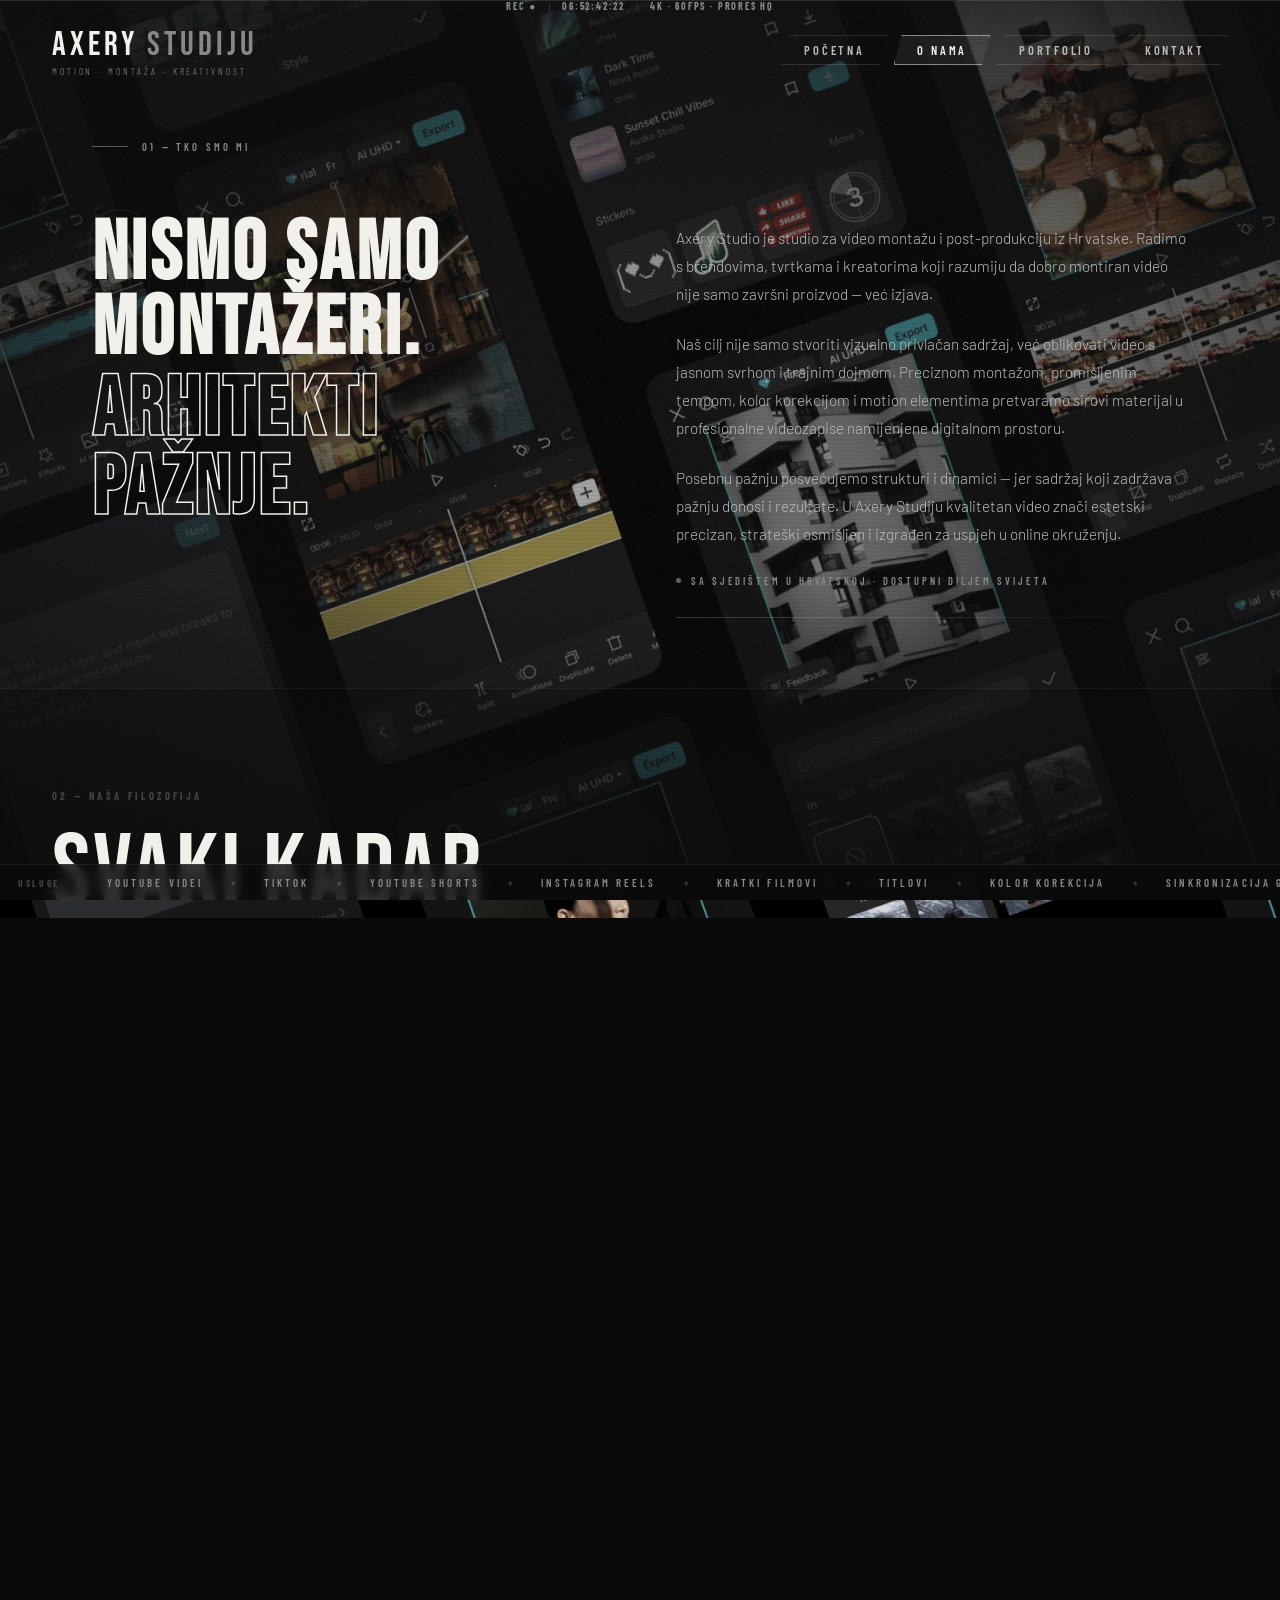
==== userDashboard/cr/about.html @ 196df5c5 "Initial commit without videos" ====
<!DOCTYPE html>
<html lang="hr">
<head>
    <meta charset="UTF-8"/>
    <meta name="viewport" content="width=device-width, initial-scale=1.0"/>
    <title>AXERY STUDIJU — O nama</title>
    <link rel="stylesheet" href="../../assets/css/about_style.css"/>
    <link rel="preconnect" href="https://fonts.googleapis.com">
    <link rel="preconnect" href="https://fonts.gstatic.com" crossorigin>
    <link href="https://fonts.googleapis.com/css2?family=Bebas+Neue&family=Barlow+Condensed:wght@300;400;600;700&family=Barlow:wght@300;400&display=swap"
          rel="stylesheet">
</head>
<body class="page-about">

<!-- BACKGROUND -->
<div class="bg-layer"></div>
<div class="bg-overlay"></div>
<div class="grain-overlay"></div>
<div class="scanlines"></div>

<!-- TIMECODE BAR -->
<div class="timecode-bar">
    <span class="timecode-text">REC ●</span>
    <span class="timecode-divider">|</span>
    <span class="timecode-text" id="timecode">00:00:00:00</span>
    <span class="timecode-divider">|</span>
    <span class="timecode-text">4K · 60FPS · PRORES HQ</span>
</div>

<!-- NAV -->
<nav class="navbar">
    <div class="nav-logo">
        <div class="logo-line">
            <span class="logo-apex">AXERY</span><span class="logo-frame">&nbsp;STUDIJU</span>
        </div>
        <span class="logo-tagline">Motion · Montaža · Kreativnost</span>
    </div>
    <div class="nav-links">
        <a href="home.html" class="nav-btn"><span>Početna</span></a>
        <span class="nav-btn nav-btn--active">O nama</span>
        <a href="portfolio.html" class="nav-btn"><span>Portfolio</span></a>
        <a href="contact.html" class="nav-btn"><span>Kontakt</span></a>
    </div>
</nav>

<!-- PAGE CONTENT -->
<div class="about-wrap">

    <!-- ── INTRO SECTION ── -->
    <section class="about-intro">
        <div class="about-intro__label">
            <span class="section-bar"></span>
            <span class="section-label-text">01 — Tko smo mi</span>
        </div>

        <div class="about-intro__body">
            <div class="about-intro__left">
                <span class="about-intro__num" aria-hidden="true">01</span>
                <h1 class="about-heading">
                    <span class="about-heading__line">NISMO SAMO</span>
                    <span class="about-heading__line">MONTAŽERI.</span>
                    <span class="about-heading__line about-heading__line--accent">ARHITEKTI<br>PAŽNJE.</span>
                </h1>
            </div>

            <div class="about-intro__right">
                <p class="about-para">
                    Axery Studio je studio za video montažu i post-produkciju iz Hrvatske. Radimo s brendovima, tvrtkama
                    i kreatorima koji razumiju da dobro montiran video nije samo završni proizvod — već izjava.
                </p>
                <p class="about-para">
                    Naš cilj nije samo stvoriti vizualno privlačan sadržaj, već oblikovati video s jasnom svrhom i
                    trajnim dojmom. Preciznom montažom, promišljenim tempom, kolor korekcijom i motion elementima
                    pretvaramo sirovi materijal u profesionalne videozapise namijenjene digitalnom prostoru.
                </p>
                <p class="about-para">
                    Posebnu pažnju posvećujemo strukturi i dinamici — jer sadržaj koji zadržava pažnju donosi i
                    rezultate. U Axery Studiju kvalitetan video znači estetski precizan, strateški osmišljen i izgrađen
                    za uspjeh u online okruženju.
                </p>
                <div class="about-origin">
                    <span class="origin-dot"></span>
                    <span class="origin-text">Sa sjedištem u Hrvatskoj · Dostupni diljem svijeta</span>
                </div>
                <div class="about-intro__rule"></div>
            </div>
        </div>
    </section>

    <!-- ── MANIFESTO ── -->
    <section class="manifesto" data-watermark="FRAME">
        <div class="manifesto__inner">
            <div class="manifesto__number">02 — Naša filozofija</div>
            <blockquote class="manifesto__quote">
                <span class="manifesto__line">Svaki kadar</span>
                <span class="manifesto__line manifesto__line--offset">je odluka.</span>
                <span class="manifesto__line manifesto__line--accent">Mi biramo da vrijedi.</span>
            </blockquote>
            <div class="manifesto__sub">
                <span class="section-bar section-bar--small"></span>
                <span class="manifesto__sub-text">Preciznost ispred količine. Namjera ispred buke.</span>
            </div>
        </div>
    </section>

    <!-- ── WHAT WE DO ── -->
    <section class="services">
        <div class="services__header">
            <span class="section-bar"></span>
            <span class="section-label-text">03 — Što radimo</span>
        </div>

        <div class="services__grid">

            <div class="service-card">
                <div class="service-card__num">01</div>
                <h3 class="service-card__title">Montaža dugog formata</h3>
                <p class="service-card__desc">YouTube videi strukturirani tako da zadrže pažnju od prvog hooka do
                    posljednjeg kadra. Tempo, glazba, titlovi — svaki sloj je pažljivo promišljen.</p>
                <div class="service-card__tag">YouTube · Dokumentarni · Vlog</div>
            </div>

            <div class="service-card">
                <div class="service-card__num">02</div>
                <h3 class="service-card__title">Sadržaj kratkog formata</h3>
                <p class="service-card__desc">Reels, Shorts i TikTok videi kreirani za scroll. Razumijemo obrasce koji
                    zaustavljaju palčeve i gradimo svaki klip oko njih.</p>
                <div class="service-card__tag">TikTok · Reels · Shorts</div>
            </div>

            <div class="service-card">
                <div class="service-card__num">03</div>
                <h3 class="service-card__title">Boja i zvuk</h3>
                <p class="service-card__desc">Kolor korekcija, sinkronizacija, atmosfera i glazba — sve odabrano da
                    pojača emociju, a ne samo ispuni tišinu. Boja i zvuk su pola montaže.</p>
                <div class="service-card__tag">Kolor korekcija · Glazba · SFX</div>
            </div>

            <div class="service-card">
                <div class="service-card__num">04</div>
                <h3 class="service-card__title">Titlovi i motion</h3>
                <p class="service-card__desc">Animirani titlovi, lower-thirds i motion elementi koji prirodno odgovaraju
                    vašem sadržaju — nikada samo dodani. Precizno usklađeni s vašim brendom.</p>
                <div class="service-card__tag">Titlovi · Motion grafika · Naslovi</div>
            </div>

        </div>
    </section>
</div>

<!-- TICKER -->
<div class="ticker-wrap">
    <span class="ticker-label">Usluge</span>
    <div class="ticker-track">
        <span class="ticker-item">YOUTUBE VIDEI</span>
        <span class="ticker-dot">◆</span>
        <span class="ticker-item">TIKTOK</span>
        <span class="ticker-dot">◆</span>
        <span class="ticker-item">YOUTUBE SHORTS</span>
        <span class="ticker-dot">◆</span>
        <span class="ticker-item">INSTAGRAM REELS</span>
        <span class="ticker-dot">◆</span>
        <span class="ticker-item">KRATKI FILMOVI</span>
        <span class="ticker-dot">◆</span>
        <span class="ticker-item">TITLOVI</span>
        <span class="ticker-dot">◆</span>
        <span class="ticker-item">KOLOR KOREKCIJA</span>
        <span class="ticker-dot">◆</span>
        <span class="ticker-item">SINKRONIZACIJA GLAZBE</span>
        <span class="ticker-dot">◆</span>
        <span class="ticker-item">YOUTUBE VIDEI</span>
        <span class="ticker-dot">◆</span>
        <span class="ticker-item">TIKTOK</span>
        <span class="ticker-dot">◆</span>
        <span class="ticker-item">YOUTUBE SHORTS</span>
        <span class="ticker-dot">◆</span>
        <span class="ticker-item">INSTAGRAM REELS</span>
        <span class="ticker-dot">◆</span>
        <span class="ticker-item">KRATKI FILMOVI</span>
        <span class="ticker-dot">◆</span>
        <span class="ticker-item">TITLOVI</span>
        <span class="ticker-dot">◆</span>
        <span class="ticker-item">KOLOR KOREKCIJA</span>
        <span class="ticker-dot">◆</span>
        <span class="ticker-item">SINKRONIZACIJA GLAZBE</span>
        <span class="ticker-dot">◆</span>
    </div>
</div>

<script>
    function updateTimecode() {
        const now = new Date();
        const h = String(now.getHours()).padStart(2, '0');
        const m = String(now.getMinutes()).padStart(2, '0');
        const s = String(now.getSeconds()).padStart(2, '0');
        const f = String(Math.floor(now.getMilliseconds() / 1000 * 60)).padStart(2, '0');
        document.getElementById('timecode').textContent = `${h}:${m}:${s}:${f}`;
    }

    setInterval(updateTimecode, 1000 / 60);
    updateTimecode();

    const observer = new IntersectionObserver((entries) => {
        entries.forEach(entry => {
            if (entry.isIntersecting) {
                entry.target.classList.add('is-visible');
                observer.unobserve(entry.target);
            }
        });
    }, {threshold: 0.1});

    document.querySelectorAll('.about-intro, .manifesto, .services, .about-cta').forEach(el => {
        observer.observe(el);
    });
</script>

</body>
</html>
---- assets/css/about_style.css ----
/* ============================================================
   AXERY STUDIO — About Page Styles
   Palette: Near-black · Near-white · Mid-grays
   Matches: home_style.css design system
============================================================ */

:root {
    --ink:        #0A0A0A;
    --ink-mid:    #141414;
    --ink-soft:   #1E1E1E;
    --ash:        #888888;
    --ash-dim:    #444444;
    --ash-bright: #BBBBBB;
    --paper:      #F2F0EA;
    --paper-dim:  #C8C5BE;

    --font-display:   'Bebas Neue', sans-serif;
    --font-condensed: 'Barlow Condensed', sans-serif;
    --font-body:      'Barlow', sans-serif;
}

*, *::before, *::after { margin: 0; padding: 0; box-sizing: border-box; }
html, body { width: 100%; height: 100%; overflow-x: hidden; }
a { text-decoration: none; }

body {
    background-color: var(--ink);
    font-family: var(--font-body), sans-serif;
    color: var(--paper);
    cursor: crosshair;
}

/* ============================================================
   BACKGROUND
============================================================ */

.bg-layer {
    position: fixed; inset: 0;
    background-image: url('../images/bckg.png');
    background-size: cover;
    background-position: center;
    background-repeat: no-repeat;
    z-index: 0;
    transform: scale(1.04);
    filter: grayscale(0.5);
    animation: bgBreath 18s ease-in-out infinite alternate;
}
@keyframes bgBreath {
    from { transform: scale(1.04); }
    to   { transform: scale(1.08); }
}

.bg-overlay {
    position: fixed; inset: 0; z-index: 1;
    background:
            linear-gradient(to bottom,
            rgba(10,10,10,0.82) 0%,
            rgba(10,10,10,0.38) 35%,
            rgba(10,10,10,0.38) 65%,
            rgba(10,10,10,0.92) 100%),
            linear-gradient(to right,
            rgba(10,10,10,0.62) 0%,
            rgba(10,10,10,0.00) 40%,
            rgba(10,10,10,0.00) 60%,
            rgba(10,10,10,0.50) 100%);
}

.grain-overlay {
    position: fixed; inset: 0; z-index: 2;
    pointer-events: none;
    opacity: 0.055;
    background-image: url("data:image/svg+xml,%3Csvg viewBox='0 0 256 256' xmlns='http://www.w3.org/2000/svg'%3E%3Cfilter id='noise'%3E%3CfeTurbulence type='fractalNoise' baseFrequency='0.9' numOctaves='4' stitchTiles='stitch'/%3E%3C/filter%3E%3Crect width='100%25' height='100%25' filter='url(%23noise)'/%3E%3C/svg%3E");
    background-repeat: repeat;
    background-size: 180px;
    animation: grainShift 0.35s steps(1) infinite;
}
@keyframes grainShift {
    0%   { background-position: 0 0; }
    20%  { background-position: -42px 17px; }
    40%  { background-position: 30px -25px; }
    60%  { background-position: -18px 40px; }
    80%  { background-position: 55px -10px; }
    100% { background-position: 0 0; }
}

.scanlines {
    position: fixed; inset: 0; z-index: 3;
    pointer-events: none;
    background: repeating-linear-gradient(
            to bottom,
            transparent, transparent 3px,
            rgba(0,0,0,0.055) 3px, rgba(0,0,0,0.055) 4px
    );
}

/* ============================================================
   TIMECODE BAR
============================================================ */

.timecode-bar {
    position: fixed;
    top: 0; left: 0; right: 0;
    height: 2px;
    z-index: 99;
    display: flex;
    align-items: center;
    justify-content: center;
    gap: 12px;
    padding-top: 6px;
    pointer-events: none;
}
.timecode-text {
    font-family: var(--font-condensed), sans-serif;
    font-size: 0.63rem;
    font-weight: 700;
    letter-spacing: 0.18em;
    color: var(--ash);
    text-transform: uppercase;
}
.timecode-divider {
    color: var(--ash-dim);
    font-size: 0.55rem;
}

/* ============================================================
   NAVBAR
============================================================ */

.navbar {
    position: fixed;
    top: 0; left: 0; right: 0;
    z-index: 100;
    display: flex;
    align-items: flex-start;
    justify-content: space-between;
    padding: 28px 52px 0;
    border-top: 1px solid rgba(242,240,234,0.12);
}
.nav-logo {
    display: flex;
    flex-direction: column;
    line-height: 1;
}
.logo-line {
    display: flex;
    align-items: baseline;
}
.logo-apex {
    font-family: var(--font-display), sans-serif;
    font-size: 2.1rem;
    letter-spacing: 0.12em;
    color: var(--paper);
}
.logo-frame {
    font-family: var(--font-display), sans-serif;
    font-size: 2.1rem;
    letter-spacing: 0.12em;
    color: var(--ash);
}
.logo-tagline {
    font-family: var(--font-condensed), sans-serif;
    font-size: 0.6rem;
    font-weight: 300;
    letter-spacing: 0.3em;
    color: var(--ash);
    margin-top: 4px;
    text-transform: uppercase;
}
.nav-links {
    display: flex;
    align-items: center;
    gap: 6px;
    margin-top: 6px;
    flex-wrap: wrap;
}

/* Shared button base */
.nav-btn {
    font-family: var(--font-condensed), sans-serif;
    font-size: 0.78rem;
    font-weight: 600;
    letter-spacing: 0.22em;
    text-transform: uppercase;
    color: var(--ash-bright);
    padding: 7px 22px;
    border: 1px solid rgba(242,240,234,0.14);
    position: relative;
    overflow: hidden;
    transition: color 0.2s, border-color 0.2s;
    clip-path: polygon(8px 0%, 100% 0%, calc(100% - 8px) 100%, 0% 100%);
    display: inline-block;
}

/* Slide-fill only on clickable <a> buttons */
a.nav-btn::before {
    content: '';
    position: absolute; inset: 0;
    background: var(--paper);
    transform: translateX(-105%);
    transition: transform 0.26s cubic-bezier(0.22,1,0.36,1);
    clip-path: inherit;
    z-index: 0;
}
a.nav-btn span { position: relative; z-index: 1; }
a.nav-btn:hover { color: var(--ink); border-color: var(--paper); }
a.nav-btn:hover::before { transform: translateX(0); }

/* Active / current page — <span>, non-interactive */
.nav-btn--active {
    color: var(--paper);
    border-color: rgba(242,240,234,0.5);
    background: rgba(242,240,234,0.07);
    cursor: default;
    pointer-events: none;
}

/* ============================================================
   SHARED UTILITIES
============================================================ */

.section-bar {
    display: inline-block;
    width: 36px; height: 1px;
    background: var(--paper);
    opacity: 0.35;
    flex-shrink: 0;
    vertical-align: middle;
}
.section-bar--small { width: 22px; }

.section-label-text {
    font-family: var(--font-condensed), sans-serif;
    font-size: 0.66rem;
    font-weight: 600;
    letter-spacing: 0.3em;
    text-transform: uppercase;
    color: var(--ash);
}

/* ============================================================
   PAGE WRAPPER & SCROLL REVEAL
============================================================ */

.about-wrap {
    position: relative;
    z-index: 10;
    padding-top: 50px;
    padding-bottom: 60px;
}

.about-intro,
.manifesto,
.services,
.about-cta {
    opacity: 0;
    transform: translateY(32px);
    transition:
            opacity 0.9s cubic-bezier(0.22,1,0.36,1),
            transform 0.9s cubic-bezier(0.22,1,0.36,1);
}
.about-intro.is-visible,
.manifesto.is-visible,
.services.is-visible,
.about-cta.is-visible {
    opacity: 1;
    transform: translateY(0);
}

/* ============================================================
   INTRO SECTION
============================================================ */

.about-intro {
    padding: 90px 52px 70px;
    max-width: 1200px;
    margin: 0 auto;
}

.about-intro__label {
    display: flex;
    align-items: center;
    gap: 14px;
    margin-bottom: 64px;
}

/* Two-column layout: heading left, text right */
.about-intro__body {
    display: grid;
    grid-template-columns: 1fr 1fr;
    gap: 72px;
    align-items: start;
}

/* Large outlined section number — decorative */
.about-intro__left {
    position: relative;
}
.about-intro__num {
    font-family: var(--font-display), sans-serif;
    font-size: clamp(6rem, 14vw, 14rem);
    letter-spacing: -0.02em;
    line-height: 1;
    color: transparent;
    -webkit-text-stroke: 1px rgba(242,240,234,0.07);
    position: absolute;
    top: -24px; left: -8px;
    pointer-events: none;
    user-select: none;
}

.about-heading {
    display: flex;
    flex-direction: column;
    line-height: 0.9;
    position: relative;
    z-index: 1;
}
.about-heading__line {
    font-family: var(--font-display), sans-serif;
    font-size: clamp(3rem, 6.5vw, 6.5rem);
    letter-spacing: 0.04em;
    color: var(--paper);
    display: block;
}
.about-heading__line--accent {
    color: transparent;
    -webkit-text-stroke: 1.5px var(--paper);
    line-height: 0.95;
    margin-top: 4px;
}

.about-intro__right {
    display: flex;
    flex-direction: column;
    gap: 22px;
    padding-top: 8px;
}
.about-para {
    font-family: var(--font-body), sans-serif;
    font-size: clamp(0.88rem, 1.2vw, 1rem);
    font-weight: 300;
    line-height: 1.82;
    color: var(--ash-bright);
}
.about-intro__rule {
    width: 100%;
    height: 1px;
    background: linear-gradient(to right, rgba(242,240,234,0.2), transparent);
    margin-top: 8px;
}

/* Origin badge */
.about-origin {
    display: flex;
    align-items: center;
    gap: 10px;
    margin-top: 4px;
}
.origin-dot {
    width: 5px; height: 5px;
    border-radius: 50%;
    background: var(--paper);
    opacity: 0.4;
    flex-shrink: 0;
}
.origin-text {
    font-family: var(--font-condensed), sans-serif;
    font-size: 0.65rem;
    font-weight: 600;
    letter-spacing: 0.28em;
    text-transform: uppercase;
    color: var(--ash);
}

/* ============================================================
   MANIFESTO
============================================================ */

.manifesto {
    position: relative;
    padding: 100px 52px;
    border-top: 1px solid rgba(242,240,234,0.06);
    border-bottom: 1px solid rgba(242,240,234,0.06);
    overflow: hidden;
    background: rgba(10,10,10,0.3);
}

/* Ghost large text watermark */
.manifesto::before {
    content: attr(data-watermark);
    position: absolute;
    right: 40px;
    top: 50%;
    transform: translateY(-50%);
    font-family: var(--font-display), sans-serif;
    font-size: clamp(5rem, 16vw, 16rem);
    color: transparent;
    -webkit-text-stroke: 1px rgba(242,240,234,0.04);
    letter-spacing: 0.04em;
    pointer-events: none;
    line-height: 1;
    white-space: nowrap;
}

.manifesto__inner {
    max-width: 1200px;
    margin: 0 auto;
    display: flex;
    flex-direction: column;
    gap: 28px;
}
.manifesto__number {
    font-family: var(--font-condensed), sans-serif;
    font-size: 0.66rem;
    font-weight: 700;
    letter-spacing: 0.32em;
    color: var(--ash-dim);
    text-transform: uppercase;
}
.manifesto__quote {
    display: flex;
    flex-direction: column;
    line-height: 0.88;
    font-style: normal;
    gap: 2px;
}
.manifesto__line {
    font-family: var(--font-display), sans-serif;
    font-size: clamp(3.5rem, 8vw, 8.5rem);
    letter-spacing: 0.03em;
    color: var(--paper);
    display: block;
}
.manifesto__line--offset {
    padding-left: clamp(2rem, 5vw, 6rem);
}
/* Outlined accent line */
.manifesto__line--accent {
    color: transparent;
    -webkit-text-stroke: 1.5px var(--paper);
    padding-left: clamp(4rem, 11vw, 13rem);
    opacity: 0.75;
}
.manifesto__sub {
    display: flex;
    align-items: center;
    gap: 12px;
    margin-top: 8px;
    padding-left: 2px;
}
.manifesto__sub-text {
    font-family: var(--font-condensed), sans-serif;
    font-size: 0.6rem;
    font-weight: 600;
    letter-spacing: 0.3em;
    color: var(--ash-dim);
    text-transform: uppercase;
}

/* ============================================================
   SERVICES
============================================================ */

.services {
    padding: 90px 52px;
    max-width: 1200px;
    margin: 0 auto;
}
.services__header {
    display: flex;
    align-items: center;
    gap: 14px;
    margin-bottom: 56px;
}

/* 2x2 grid with hairline dividers */
.services__grid {
    display: grid;
    grid-template-columns: repeat(2, 1fr);
    gap: 1px;
    background: rgba(242,240,234,0.07); /* gap color via background trick */
    border: 1px solid rgba(242,240,234,0.07);
}
.service-card {
    padding: 40px 36px;
    position: relative;
    display: flex;
    flex-direction: column;
    gap: 14px;
    background: var(--ink);
    transition: background 0.3s;
    overflow: hidden;
}
/* Top hairline accent that grows on hover */
.service-card::after {
    content: '';
    position: absolute;
    top: 0; left: 0; right: 0;
    height: 1px;
    background: var(--paper);
    transform: scaleX(0);
    transform-origin: left;
    transition: transform 0.4s cubic-bezier(0.22,1,0.36,1);
}
.service-card:hover { background: rgba(242,240,234,0.025); }
.service-card:hover::after { transform: scaleX(1); }

.service-card__num {
    font-family: var(--font-display), sans-serif;
    font-size: 0.9rem;
    letter-spacing: 0.12em;
    color: var(--ash-dim);
}
.service-card__title {
    font-family: var(--font-condensed), sans-serif;
    font-size: clamp(1.15rem, 2vw, 1.55rem);
    font-weight: 600;
    letter-spacing: 0.06em;
    text-transform: uppercase;
    color: var(--paper);
    line-height: 1.1;
}
.service-card__desc {
    font-family: var(--font-body), sans-serif;
    font-size: 0.9rem;
    font-weight: 300;
    line-height: 1.74;
    color: var(--ash-bright);
    flex: 1;
}
.service-card__tag {
    font-family: var(--font-condensed), sans-serif;
    font-size: 0.57rem;
    font-weight: 600;
    letter-spacing: 0.26em;
    color: var(--ash-dim);
    text-transform: uppercase;
    margin-top: 4px;
}

/* ============================================================
   CTA SECTION
============================================================ */

.about-cta {
    position: relative;
    padding: 80px 64px;
    border: 1px solid rgba(242,240,234,0.08);
    background: rgba(10,10,10,0.6);
    max-width: 1096px;
    margin: 0 auto 90px;
    overflow: hidden;
}

/* Faint diagonal line — editorial detail */
.about-cta::before {
    content: '';
    position: absolute;
    top: -60px; right: -60px;
    width: 260px; height: 260px;
    border-radius: 50%;
    border: 1px solid rgba(242,240,234,0.04);
    pointer-events: none;
}
.about-cta::after {
    content: '';
    position: absolute;
    top: -20px; right: -20px;
    width: 160px; height: 160px;
    border-radius: 50%;
    border: 1px solid rgba(242,240,234,0.04);
    pointer-events: none;
}

.about-cta__inner {
    position: relative;
    z-index: 1;
    display: flex;
    flex-direction: column;
    gap: 20px;
}
.about-cta__eyebrow {
    font-family: var(--font-condensed), sans-serif;
    font-size: 0.68rem;
    font-weight: 600;
    letter-spacing: 0.3em;
    text-transform: uppercase;
    color: var(--ash);
}
.about-cta__heading {
    font-family: var(--font-display), sans-serif;
    font-size: clamp(3rem, 6vw, 6.5rem);
    letter-spacing: 0.04em;
    color: var(--paper);
    line-height: 0.92;
}
.about-cta__accent {
    color: transparent;
    -webkit-text-stroke: 1.5px var(--paper);
}

/* CTA button — paper fill, slides in */
.about-cta__btn {
    display: inline-flex;
    align-items: center;
    gap: 14px;
    margin-top: 8px;
    font-family: var(--font-condensed), sans-serif;
    font-size: 0.84rem;
    font-weight: 700;
    letter-spacing: 0.24em;
    text-transform: uppercase;
    color: var(--ink);
    background: var(--paper);
    padding: 14px 36px;
    clip-path: polygon(10px 0%, 100% 0%, calc(100% - 10px) 100%, 0% 100%);
    position: relative;
    overflow: hidden;
    transition: color 0.22s;
    width: fit-content;
}
.about-cta__btn::before {
    content: '';
    position: absolute; inset: 0;
    background: var(--ash);
    transform: translateX(-105%);
    transition: transform 0.3s cubic-bezier(0.22,1,0.36,1);
}
.about-cta__btn span { position: relative; z-index: 1; }
.about-cta__btn:hover::before { transform: translateX(0); }

.cta-arrow-line {
    width: 22px; height: 1px;
    background: currentColor;
    position: relative;
    transition: width 0.22s;
}
.cta-arrow-line::after {
    content: '';
    position: absolute;
    right: 0; top: 50%;
    transform: translateY(-50%) rotate(45deg);
    width: 5px; height: 5px;
    border-right: 1px solid currentColor;
    border-top: 1px solid currentColor;
}
.about-cta__btn:hover .cta-arrow-line { width: 32px; }

/* Corner brackets — all white */
.cta-bracket {
    position: absolute;
    width: 26px; height: 26px;
    pointer-events: none;
    opacity: 0.2;
}
.cta-bracket--tl { top: 16px;    left: 16px;  border-top:    1px solid var(--paper); border-left:   1px solid var(--paper); }
.cta-bracket--tr { top: 16px;    right: 16px; border-top:    1px solid var(--paper); border-right:  1px solid var(--paper); }
.cta-bracket--bl { bottom: 16px; left: 16px;  border-bottom: 1px solid var(--paper); border-left:   1px solid var(--paper); }
.cta-bracket--br { bottom: 16px; right: 16px; border-bottom: 1px solid var(--paper); border-right:  1px solid var(--paper); }

/* ============================================================
   TICKER
============================================================ */

.ticker-wrap {
    position: fixed;
    bottom: 0; left: 0; right: 0;
    z-index: 20;
    background: rgba(10,10,10,0.82);
    border-top: 1px solid rgba(242,240,234,0.08);
    overflow: hidden;
    height: 36px;
    display: flex;
    align-items: center;
    backdrop-filter: blur(6px);
}
.ticker-label {
    font-family: var(--font-condensed), sans-serif;
    font-size: 0.6rem;
    font-weight: 700;
    letter-spacing: 0.28em;
    color: var(--ash-dim);
    text-transform: uppercase;
    padding: 0 18px;
    white-space: nowrap;
    border-right: 1px solid rgba(242,240,234,0.08);
    flex-shrink: 0;
}
.ticker-track {
    display: flex;
    align-items: center;
    gap: 28px;
    white-space: nowrap;
    animation: tickerScroll 30s linear infinite;
    padding-left: 28px;
}
@keyframes tickerScroll {
    from { transform: translateX(0); }
    to   { transform: translateX(-50%); }
}
.ticker-item {
    font-family: var(--font-condensed), sans-serif;
    font-size: 0.68rem;
    font-weight: 600;
    letter-spacing: 0.28em;
    color: var(--ash);
    text-transform: uppercase;
}
.ticker-dot {
    color: rgba(242,240,234,0.18);
    font-size: 0.38rem;
}

/* ============================================================
   RESPONSIVE
============================================================ */

/* ── Small laptops ── */
@media (max-width: 1024px) {
    .navbar { padding: 24px 36px 0; }
    .logo-apex, .logo-frame { font-size: 1.85rem; }
    .about-intro  { padding: 70px 36px 56px; }
    .about-intro__body { gap: 48px; }
    .manifesto    { padding: 80px 36px; }
    .services     { padding: 70px 36px; }
    .about-cta    { padding: 64px 48px; margin: 0 0 70px; }
}

/* ── Tablets ── */
@media (max-width: 900px) {
    .navbar { padding: 20px 28px 0; }
    .logo-apex, .logo-frame { font-size: 1.65rem; }
    .logo-tagline { font-size: 0.54rem; }
    .nav-btn { padding: 7px 14px; font-size: 0.74rem; letter-spacing: 0.16em; }
    .about-wrap { padding-top: 100px; }
    .about-intro { padding: 56px 28px 48px; }
    .about-intro__body { grid-template-columns: 1fr; gap: 40px; }
    .about-intro__num { font-size: 8rem; }
    .manifesto { padding: 68px 28px; }
    .manifesto__line--offset { padding-left: clamp(1.5rem, 4vw, 4rem); }
    .manifesto__line--accent  { padding-left: clamp(3rem, 8vw, 8rem); }
    .services  { padding: 56px 28px; }
    .about-cta { margin: 0 28px 60px; padding: 52px 40px; }
    .ticker-wrap { height: 34px; }
    .ticker-item { font-size: 0.64rem; }
}

/* ── Small tablets / landscape phones ── */
@media (max-width: 700px) {
    .navbar { flex-direction: column; align-items: flex-start; gap: 10px; padding: 14px 20px 0; }
    .nav-links { gap: 5px; }
    .nav-btn { padding: 6px 12px; font-size: 0.68rem; letter-spacing: 0.13em; }
    .about-wrap { padding-top: 132px; }
    .about-intro { padding: 44px 20px 38px; }
    .about-intro__label { margin-bottom: 36px; }
    .about-intro__num { display: none; }
    .manifesto { padding: 56px 20px; }
    .manifesto::before { display: none; }
    .services { padding: 44px 20px; }
    .services__grid { grid-template-columns: 1fr; }
    .service-card { padding: 30px 24px; }
    .about-cta { margin: 0 20px 50px; padding: 44px 28px; }
    .ticker-wrap { height: 32px; }
    .ticker-item { font-size: 0.62rem; }
}

/* ── Mobile portrait ── */
@media (max-width: 480px) {
    .navbar { padding: 12px 16px 0; gap: 9px; }
    .logo-apex, .logo-frame { font-size: 1.38rem; }
    .logo-tagline { font-size: 0.46rem; }
    .nav-btn { padding: 5px 10px; font-size: 0.63rem; letter-spacing: 0.10em; }
    .about-wrap { padding-top: 144px; }
    .about-intro { padding: 32px 16px 28px; }
    .manifesto { padding: 44px 16px; }
    .services { padding: 32px 16px; }
    .service-card { padding: 24px 18px; }
    .about-cta { margin: 0 16px 40px; padding: 34px 22px; }
    .about-cta__btn { padding: 12px 26px; font-size: 0.78rem; }
    .ticker-wrap { height: 28px; }
    .ticker-item { font-size: 0.58rem; }
    .ticker-label { padding: 0 12px; }
    .cta-bracket { width: 18px; height: 18px; }
}

/* ── Very small phones ── */
@media (max-width: 360px) {
    .logo-apex, .logo-frame { font-size: 1.2rem; }
    .nav-btn { padding: 4px 8px; font-size: 0.59rem; letter-spacing: 0.08em; }
    .about-wrap { padding-top: 148px; }
}
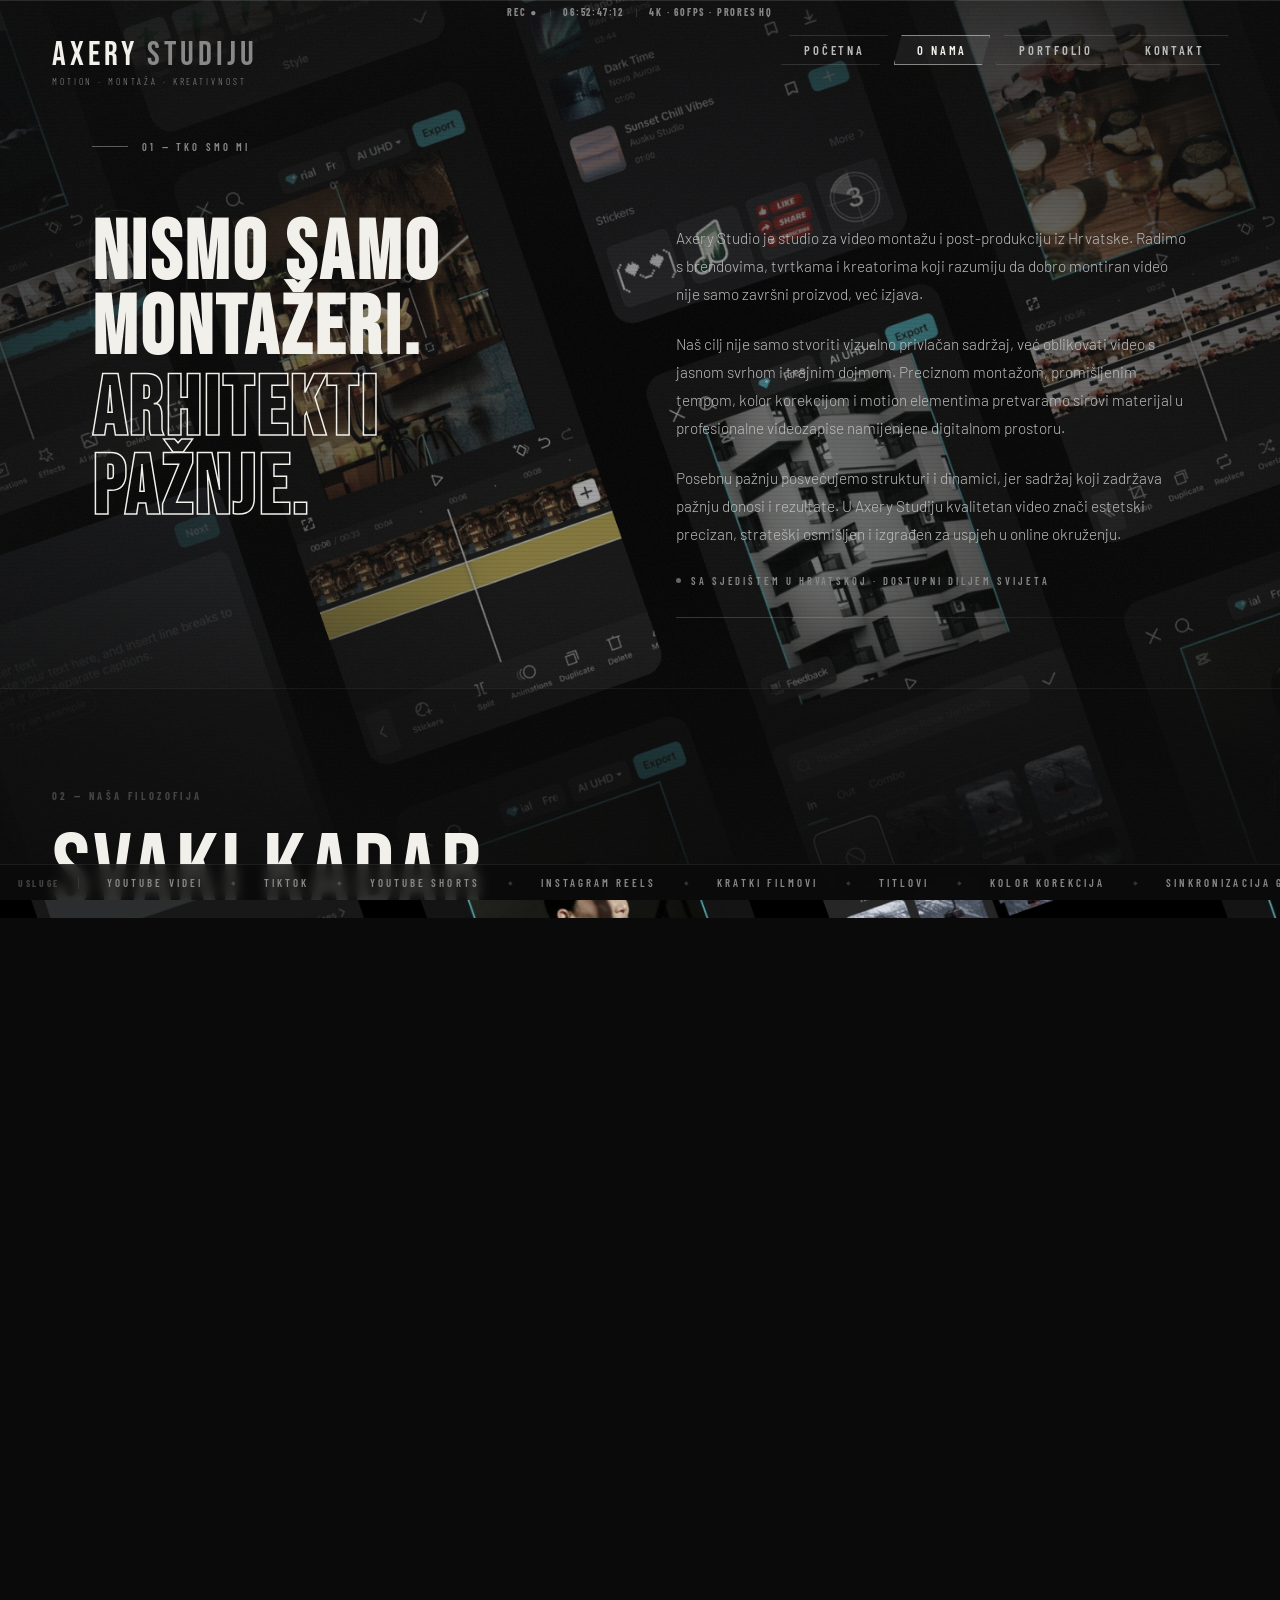
==== commit 3f89c70e: "Removed dashes from about page" ====
--- a/userDashboard/cr/about.html
+++ b/userDashboard/cr/about.html
@@ -66,7 +66,7 @@
             <div class="about-intro__right">
                 <p class="about-para">
                     Axery Studio je studio za video montažu i post-produkciju iz Hrvatske. Radimo s brendovima, tvrtkama
-                    i kreatorima koji razumiju da dobro montiran video nije samo završni proizvod — već izjava.
+                    i kreatorima koji razumiju da dobro montiran video nije samo završni proizvod, već izjava.
                 </p>
                 <p class="about-para">
                     Naš cilj nije samo stvoriti vizualno privlačan sadržaj, već oblikovati video s jasnom svrhom i
@@ -74,7 +74,7 @@
                     pretvaramo sirovi materijal u profesionalne videozapise namijenjene digitalnom prostoru.
                 </p>
                 <p class="about-para">
-                    Posebnu pažnju posvećujemo strukturi i dinamici — jer sadržaj koji zadržava pažnju donosi i
+                    Posebnu pažnju posvećujemo strukturi i dinamici, jer sadržaj koji zadržava pažnju donosi i
                     rezultate. U Axery Studiju kvalitetan video znači estetski precizan, strateški osmišljen i izgrađen
                     za uspjeh u online okruženju.
                 </p>
@@ -116,7 +116,7 @@
                 <div class="service-card__num">01</div>
                 <h3 class="service-card__title">Montaža dugog formata</h3>
                 <p class="service-card__desc">YouTube videi strukturirani tako da zadrže pažnju od prvog hooka do
-                    posljednjeg kadra. Tempo, glazba, titlovi — svaki sloj je pažljivo promišljen.</p>
+                    posljednjeg kadra. Tempo, glazba, titlovi, svaki sloj je pažljivo promišljen.</p>
                 <div class="service-card__tag">YouTube · Dokumentarni · Vlog</div>
             </div>
 
@@ -131,7 +131,7 @@
             <div class="service-card">
                 <div class="service-card__num">03</div>
                 <h3 class="service-card__title">Boja i zvuk</h3>
-                <p class="service-card__desc">Kolor korekcija, sinkronizacija, atmosfera i glazba — sve odabrano da
+                <p class="service-card__desc">Kolor korekcija, sinkronizacija, atmosfera i glazba, sve odabrano da
                     pojača emociju, a ne samo ispuni tišinu. Boja i zvuk su pola montaže.</p>
                 <div class="service-card__tag">Kolor korekcija · Glazba · SFX</div>
             </div>
@@ -140,7 +140,7 @@
                 <div class="service-card__num">04</div>
                 <h3 class="service-card__title">Titlovi i motion</h3>
                 <p class="service-card__desc">Animirani titlovi, lower-thirds i motion elementi koji prirodno odgovaraju
-                    vašem sadržaju — nikada samo dodani. Precizno usklađeni s vašim brendom.</p>
+                    vašem sadržaju, nikada samo dodani. Precizno usklađeni s vašim brendom.</p>
                 <div class="service-card__tag">Titlovi · Motion grafika · Naslovi</div>
             </div>
 
--- a/assets/css/about_style.css
+++ b/assets/css/about_style.css
@@ -94,13 +94,12 @@
 }
 
 /* ============================================================
-   TIMECODE BAR
+   TIMECODE BAR — FIX: removed height: 2px that was clipping it
 ============================================================ */
 
 .timecode-bar {
     position: fixed;
     top: 0; left: 0; right: 0;
-    height: 2px;
     z-index: 99;
     display: flex;
     align-items: center;
@@ -136,10 +135,12 @@
     padding: 28px 52px 0;
     border-top: 1px solid rgba(242,240,234,0.12);
 }
+/* FIX: lower the logo by adding top margin */
 .nav-logo {
     display: flex;
     flex-direction: column;
     line-height: 1;
+    margin-top: 10px;
 }
 .logo-line {
     display: flex;
@@ -478,7 +479,7 @@
     display: grid;
     grid-template-columns: repeat(2, 1fr);
     gap: 1px;
-    background: rgba(242,240,234,0.07); /* gap color via background trick */
+    background: rgba(242,240,234,0.07);
     border: 1px solid rgba(242,240,234,0.07);
 }
 .service-card {
@@ -552,7 +553,6 @@
     overflow: hidden;
 }
 
-/* Faint diagonal line — editorial detail */
 .about-cta::before {
     content: '';
     position: absolute;
@@ -599,7 +599,6 @@
     -webkit-text-stroke: 1.5px var(--paper);
 }
 
-/* CTA button — paper fill, slides in */
 .about-cta__btn {
     display: inline-flex;
     align-items: center;
@@ -646,7 +645,7 @@
 }
 .about-cta__btn:hover .cta-arrow-line { width: 32px; }
 
-/* Corner brackets — all white */
+/* Corner brackets */
 .cta-bracket {
     position: absolute;
     width: 26px; height: 26px;
@@ -748,6 +747,7 @@
 /* ── Small tablets / landscape phones ── */
 @media (max-width: 700px) {
     .navbar { flex-direction: column; align-items: flex-start; gap: 10px; padding: 14px 20px 0; }
+    .nav-logo { margin-top: 10px; }
     .nav-links { gap: 5px; }
     .nav-btn { padding: 6px 12px; font-size: 0.68rem; letter-spacing: 0.13em; }
     .about-wrap { padding-top: 132px; }
@@ -767,6 +767,7 @@
 /* ── Mobile portrait ── */
 @media (max-width: 480px) {
     .navbar { padding: 12px 16px 0; gap: 9px; }
+    .nav-logo { margin-top: 10px; }
     .logo-apex, .logo-frame { font-size: 1.38rem; }
     .logo-tagline { font-size: 0.46rem; }
     .nav-btn { padding: 5px 10px; font-size: 0.63rem; letter-spacing: 0.10em; }
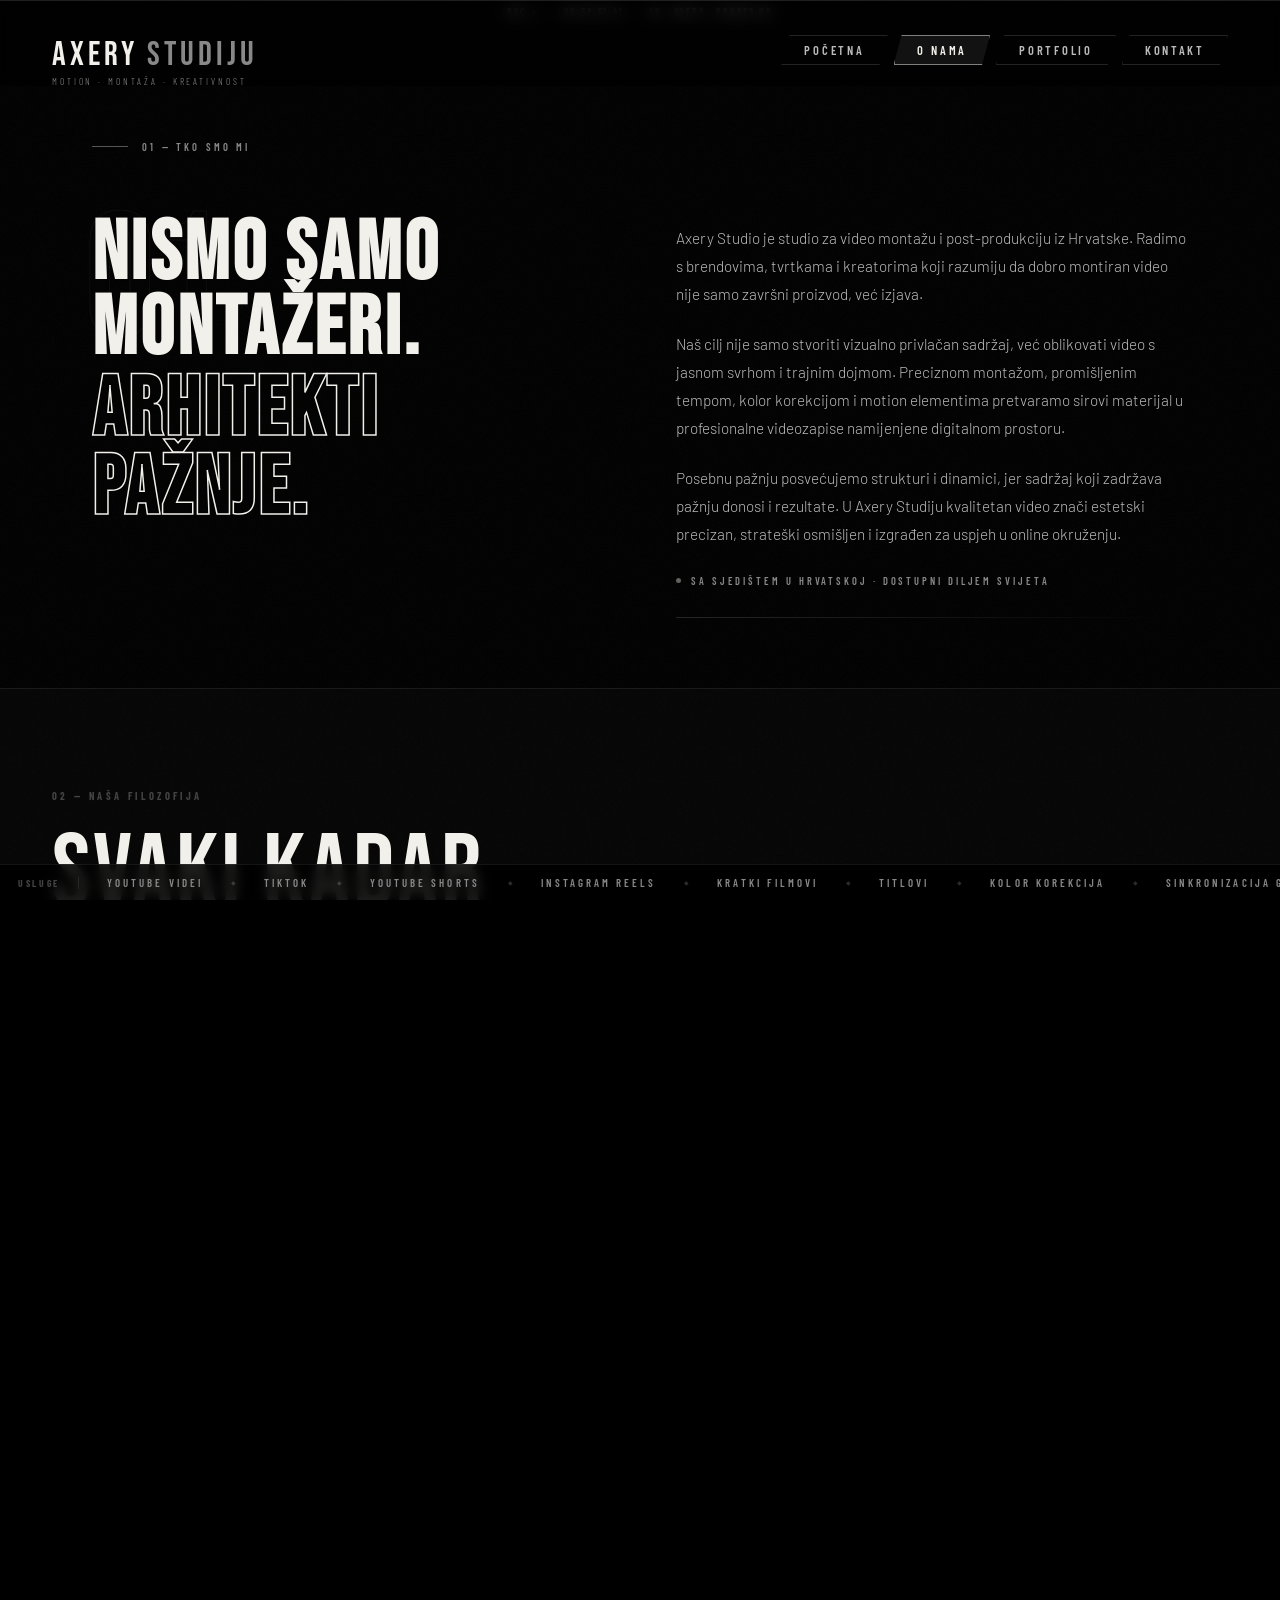
==== commit 7be7e53f: "Added favicon and changed the background to black" ====
--- a/userDashboard/cr/about.html
+++ b/userDashboard/cr/about.html
@@ -4,6 +4,7 @@
     <meta charset="UTF-8"/>
     <meta name="viewport" content="width=device-width, initial-scale=1.0"/>
     <title>AXERY STUDIJU — O nama</title>
+    <link rel="icon" type="image/png" href="../../assets/images/studio_logo.png">
     <link rel="stylesheet" href="../../assets/css/about_style.css"/>
     <link rel="preconnect" href="https://fonts.googleapis.com">
     <link rel="preconnect" href="https://fonts.gstatic.com" crossorigin>
@@ -88,7 +89,7 @@
     </section>
 
     <!-- ── MANIFESTO ── -->
-    <section class="manifesto" data-watermark="FRAME">
+    <section class="manifesto">
         <div class="manifesto__inner">
             <div class="manifesto__number">02 — Naša filozofija</div>
             <blockquote class="manifesto__quote">
--- a/assets/css/about_style.css
+++ b/assets/css/about_style.css
@@ -5,9 +5,9 @@
 ============================================================ */
 
 :root {
-    --ink:        #0A0A0A;
-    --ink-mid:    #141414;
-    --ink-soft:   #1E1E1E;
+    --ink:        #000000;
+    --ink-mid:    #0A0A0A;
+    --ink-soft:   #111111;
     --ash:        #888888;
     --ash-dim:    #444444;
     --ash-bright: #BBBBBB;
@@ -31,70 +31,50 @@
 }
 
 /* ============================================================
-   BACKGROUND
-============================================================ */
-
-.bg-layer {
-    position: fixed; inset: 0;
-    background-image: url('../images/bckg.png');
-    background-size: cover;
-    background-position: center;
-    background-repeat: no-repeat;
-    z-index: 0;
-    transform: scale(1.04);
-    filter: grayscale(0.5);
-    animation: bgBreath 18s ease-in-out infinite alternate;
-}
-@keyframes bgBreath {
-    from { transform: scale(1.04); }
-    to   { transform: scale(1.08); }
-}
-
-.bg-overlay {
-    position: fixed; inset: 0; z-index: 1;
-    background:
-            linear-gradient(to bottom,
-            rgba(10,10,10,0.82) 0%,
-            rgba(10,10,10,0.38) 35%,
-            rgba(10,10,10,0.38) 65%,
-            rgba(10,10,10,0.92) 100%),
-            linear-gradient(to right,
-            rgba(10,10,10,0.62) 0%,
-            rgba(10,10,10,0.00) 40%,
-            rgba(10,10,10,0.00) 60%,
-            rgba(10,10,10,0.50) 100%);
-}
+   BACKGROUND — pure black, no image
+============================================================ */
+
+/* bg-layer removed — body black is the background */
+.bg-layer { display: none; }
+
+/* Overlay removed — nothing to darken */
+.bg-overlay { display: none; }
 
 .grain-overlay {
-    position: fixed; inset: 0; z-index: 2;
+    position: fixed;
+    inset: 0;
+    z-index: 2;
     pointer-events: none;
-    opacity: 0.055;
+    opacity: 0.035;
     background-image: url("data:image/svg+xml,%3Csvg viewBox='0 0 256 256' xmlns='http://www.w3.org/2000/svg'%3E%3Cfilter id='noise'%3E%3CfeTurbulence type='fractalNoise' baseFrequency='0.9' numOctaves='4' stitchTiles='stitch'/%3E%3C/filter%3E%3Crect width='100%25' height='100%25' filter='url(%23noise)'/%3E%3C/svg%3E");
     background-repeat: repeat;
     background-size: 180px;
     animation: grainShift 0.35s steps(1) infinite;
 }
+
 @keyframes grainShift {
-    0%   { background-position: 0 0; }
-    20%  { background-position: -42px 17px; }
-    40%  { background-position: 30px -25px; }
-    60%  { background-position: -18px 40px; }
-    80%  { background-position: 55px -10px; }
-    100% { background-position: 0 0; }
-}
-
-.scanlines {
-    position: fixed; inset: 0; z-index: 3;
-    pointer-events: none;
-    background: repeating-linear-gradient(
-            to bottom,
-            transparent, transparent 3px,
-            rgba(0,0,0,0.055) 3px, rgba(0,0,0,0.055) 4px
-    );
-}
-
-/* ============================================================
-   TIMECODE BAR — FIX: removed height: 2px that was clipping it
+    0% {
+        background-position: 0 0;
+    }
+    20% {
+        background-position: -42px 17px;
+    }
+    40% {
+        background-position: 30px -25px;
+    }
+    60% {
+        background-position: -18px 40px;
+    }
+    80% {
+        background-position: 55px -10px;
+    }
+    100% {
+        background-position: 0 0;
+    }
+}
+
+/* ============================================================
+   TIMECODE BAR
 ============================================================ */
 
 .timecode-bar {
@@ -134,8 +114,9 @@
     justify-content: space-between;
     padding: 28px 52px 0;
     border-top: 1px solid rgba(242,240,234,0.12);
-}
-/* FIX: lower the logo by adding top margin */
+    background: rgba(0,0,0,0.6);
+    backdrop-filter: blur(8px);
+}
 .nav-logo {
     display: flex;
     flex-direction: column;
@@ -175,7 +156,6 @@
     flex-wrap: wrap;
 }
 
-/* Shared button base */
 .nav-btn {
     font-family: var(--font-condensed), sans-serif;
     font-size: 0.78rem;
@@ -191,8 +171,6 @@
     clip-path: polygon(8px 0%, 100% 0%, calc(100% - 8px) 100%, 0% 100%);
     display: inline-block;
 }
-
-/* Slide-fill only on clickable <a> buttons */
 a.nav-btn::before {
     content: '';
     position: absolute; inset: 0;
@@ -206,7 +184,6 @@
 a.nav-btn:hover { color: var(--ink); border-color: var(--paper); }
 a.nav-btn:hover::before { transform: translateX(0); }
 
-/* Active / current page — <span>, non-interactive */
 .nav-btn--active {
     color: var(--paper);
     border-color: rgba(242,240,234,0.5);
@@ -284,7 +261,6 @@
     margin-bottom: 64px;
 }
 
-/* Two-column layout: heading left, text right */
 .about-intro__body {
     display: grid;
     grid-template-columns: 1fr 1fr;
@@ -292,17 +268,14 @@
     align-items: start;
 }
 
-/* Large outlined section number — decorative */
-.about-intro__left {
-    position: relative;
-}
+.about-intro__left { position: relative; }
 .about-intro__num {
     font-family: var(--font-display), sans-serif;
     font-size: clamp(6rem, 14vw, 14rem);
     letter-spacing: -0.02em;
     line-height: 1;
     color: transparent;
-    -webkit-text-stroke: 1px rgba(242,240,234,0.07);
+    -webkit-text-stroke: 1px rgba(242,240,234,0.05);
     position: absolute;
     top: -24px; left: -8px;
     pointer-events: none;
@@ -346,11 +319,10 @@
 .about-intro__rule {
     width: 100%;
     height: 1px;
-    background: linear-gradient(to right, rgba(242,240,234,0.2), transparent);
+    background: linear-gradient(to right, rgba(242,240,234,0.15), transparent);
     margin-top: 8px;
 }
 
-/* Origin badge */
 .about-origin {
     display: flex;
     align-items: center;
@@ -380,13 +352,12 @@
 .manifesto {
     position: relative;
     padding: 100px 52px;
-    border-top: 1px solid rgba(242,240,234,0.06);
-    border-bottom: 1px solid rgba(242,240,234,0.06);
+    border-top: 1px solid rgba(242,240,234,0.08);
+    border-bottom: 1px solid rgba(242,240,234,0.08);
     overflow: hidden;
-    background: rgba(10,10,10,0.3);
-}
-
-/* Ghost large text watermark */
+    background: rgba(255,255,255,0.02);
+}
+
 .manifesto::before {
     content: attr(data-watermark);
     position: absolute;
@@ -432,10 +403,7 @@
     color: var(--paper);
     display: block;
 }
-.manifesto__line--offset {
-    padding-left: clamp(2rem, 5vw, 6rem);
-}
-/* Outlined accent line */
+.manifesto__line--offset { padding-left: clamp(2rem, 5vw, 6rem); }
 .manifesto__line--accent {
     color: transparent;
     -webkit-text-stroke: 1.5px var(--paper);
@@ -474,13 +442,12 @@
     margin-bottom: 56px;
 }
 
-/* 2x2 grid with hairline dividers */
 .services__grid {
     display: grid;
     grid-template-columns: repeat(2, 1fr);
     gap: 1px;
-    background: rgba(242,240,234,0.07);
-    border: 1px solid rgba(242,240,234,0.07);
+    background: rgba(242,240,234,0.08);
+    border: 1px solid rgba(242,240,234,0.08);
 }
 .service-card {
     padding: 40px 36px;
@@ -492,7 +459,6 @@
     transition: background 0.3s;
     overflow: hidden;
 }
-/* Top hairline accent that grows on hover */
 .service-card::after {
     content: '';
     position: absolute;
@@ -503,7 +469,7 @@
     transform-origin: left;
     transition: transform 0.4s cubic-bezier(0.22,1,0.36,1);
 }
-.service-card:hover { background: rgba(242,240,234,0.025); }
+.service-card:hover { background: rgba(242,240,234,0.03); }
 .service-card:hover::after { transform: scaleX(1); }
 
 .service-card__num {
@@ -546,20 +512,19 @@
 .about-cta {
     position: relative;
     padding: 80px 64px;
-    border: 1px solid rgba(242,240,234,0.08);
-    background: rgba(10,10,10,0.6);
+    border: 1px solid rgba(242,240,234,0.1);
+    background: rgba(255,255,255,0.025);
     max-width: 1096px;
     margin: 0 auto 90px;
     overflow: hidden;
 }
-
 .about-cta::before {
     content: '';
     position: absolute;
     top: -60px; right: -60px;
     width: 260px; height: 260px;
     border-radius: 50%;
-    border: 1px solid rgba(242,240,234,0.04);
+    border: 1px solid rgba(242,240,234,0.05);
     pointer-events: none;
 }
 .about-cta::after {
@@ -568,7 +533,7 @@
     top: -20px; right: -20px;
     width: 160px; height: 160px;
     border-radius: 50%;
-    border: 1px solid rgba(242,240,234,0.04);
+    border: 1px solid rgba(242,240,234,0.05);
     pointer-events: none;
 }
 
@@ -645,7 +610,6 @@
 }
 .about-cta__btn:hover .cta-arrow-line { width: 32px; }
 
-/* Corner brackets */
 .cta-bracket {
     position: absolute;
     width: 26px; height: 26px;
@@ -665,7 +629,7 @@
     position: fixed;
     bottom: 0; left: 0; right: 0;
     z-index: 20;
-    background: rgba(10,10,10,0.82);
+    background: rgba(0,0,0,0.88);
     border-top: 1px solid rgba(242,240,234,0.08);
     overflow: hidden;
     height: 36px;
@@ -705,16 +669,12 @@
     color: var(--ash);
     text-transform: uppercase;
 }
-.ticker-dot {
-    color: rgba(242,240,234,0.18);
-    font-size: 0.38rem;
-}
+.ticker-dot { color: rgba(242,240,234,0.18); font-size: 0.38rem; }
 
 /* ============================================================
    RESPONSIVE
 ============================================================ */
 
-/* ── Small laptops ── */
 @media (max-width: 1024px) {
     .navbar { padding: 24px 36px 0; }
     .logo-apex, .logo-frame { font-size: 1.85rem; }
@@ -725,7 +685,6 @@
     .about-cta    { padding: 64px 48px; margin: 0 0 70px; }
 }
 
-/* ── Tablets ── */
 @media (max-width: 900px) {
     .navbar { padding: 20px 28px 0; }
     .logo-apex, .logo-frame { font-size: 1.65rem; }
@@ -744,7 +703,6 @@
     .ticker-item { font-size: 0.64rem; }
 }
 
-/* ── Small tablets / landscape phones ── */
 @media (max-width: 700px) {
     .navbar { flex-direction: column; align-items: flex-start; gap: 10px; padding: 14px 20px 0; }
     .nav-logo { margin-top: 10px; }
@@ -764,7 +722,6 @@
     .ticker-item { font-size: 0.62rem; }
 }
 
-/* ── Mobile portrait ── */
 @media (max-width: 480px) {
     .navbar { padding: 12px 16px 0; gap: 9px; }
     .nav-logo { margin-top: 10px; }
@@ -784,7 +741,6 @@
     .cta-bracket { width: 18px; height: 18px; }
 }
 
-/* ── Very small phones ── */
 @media (max-width: 360px) {
     .logo-apex, .logo-frame { font-size: 1.2rem; }
     .nav-btn { padding: 4px 8px; font-size: 0.59rem; letter-spacing: 0.08em; }
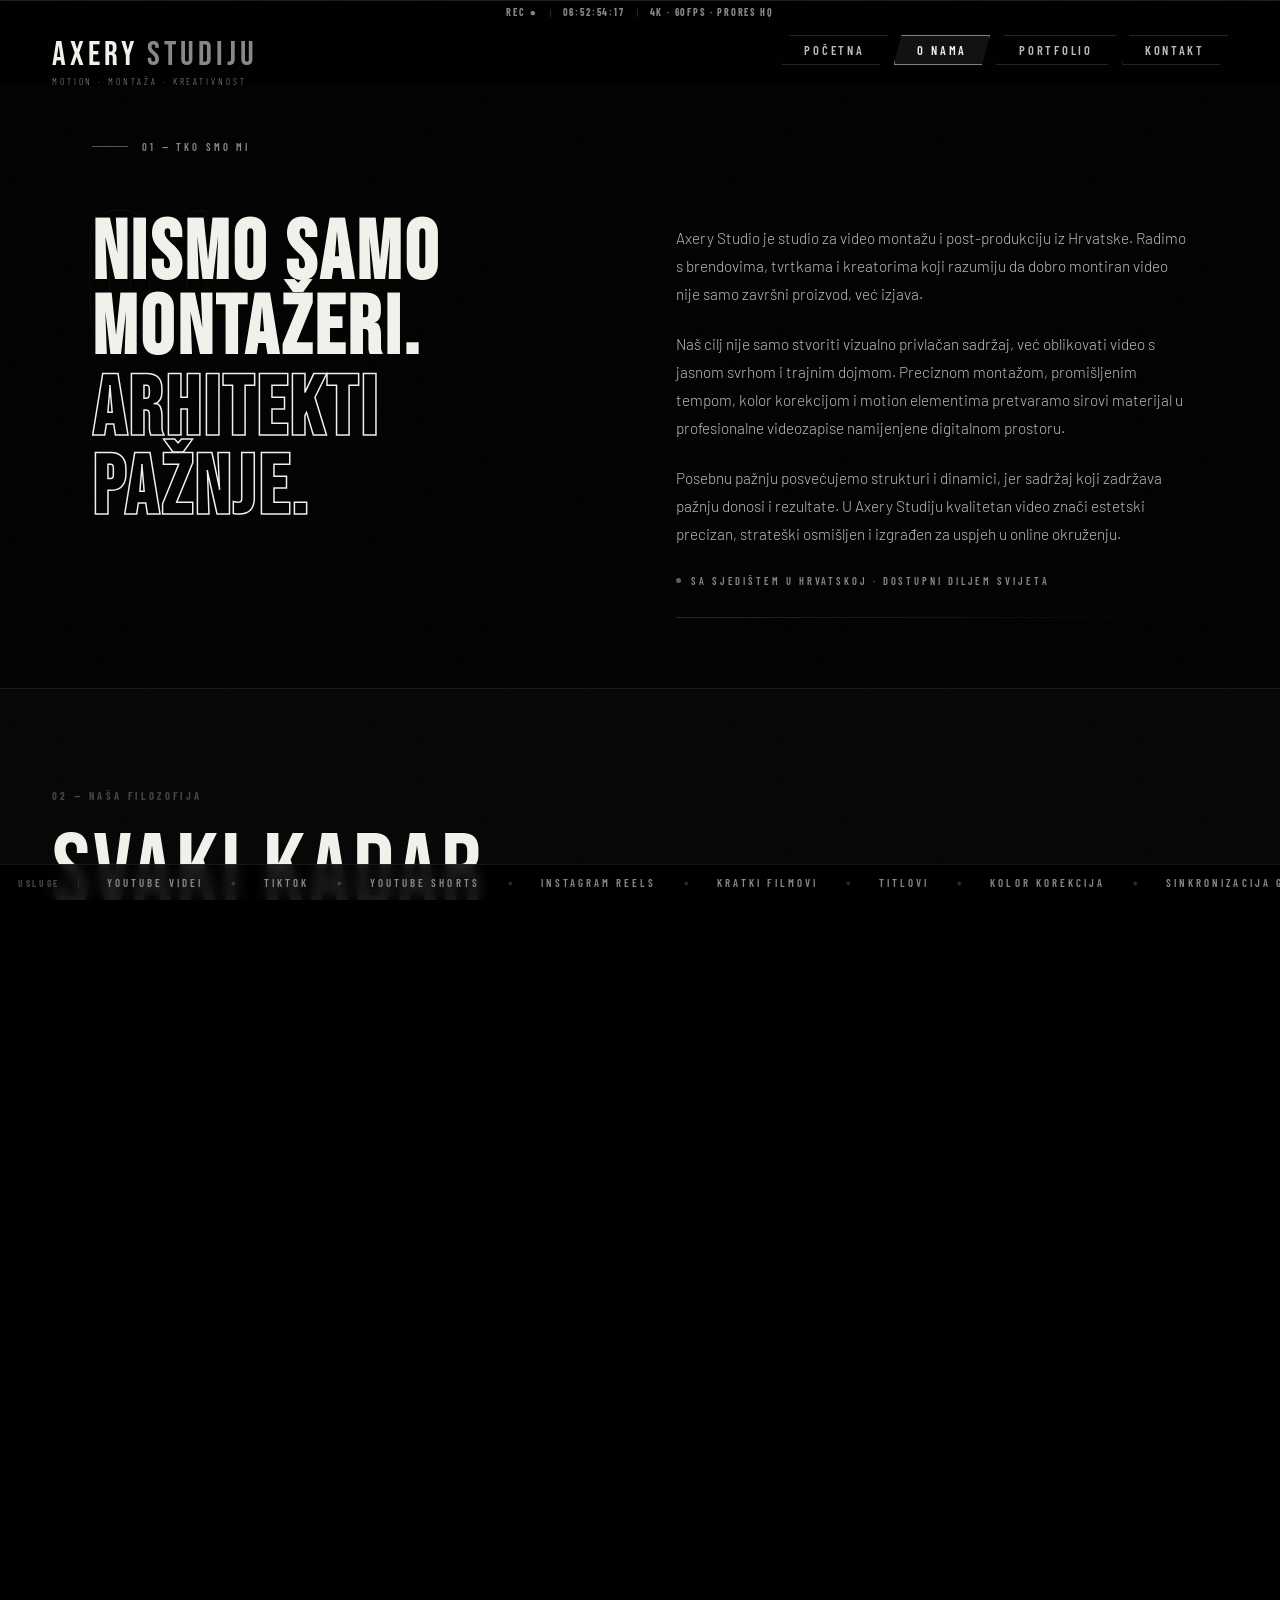
==== commit 55ffe11e: "Removed the podcast videos" ====
--- a/userDashboard/cr/about.html
+++ b/userDashboard/cr/about.html
@@ -115,10 +115,9 @@
 
             <div class="service-card">
                 <div class="service-card__num">01</div>
-                <h3 class="service-card__title">Montaža dugog formata</h3>
-                <p class="service-card__desc">YouTube videi strukturirani tako da zadrže pažnju od prvog hooka do
-                    posljednjeg kadra. Tempo, glazba, titlovi, svaki sloj je pažljivo promišljen.</p>
-                <div class="service-card__tag">YouTube · Dokumentarni · Vlog</div>
+                <h3 class="service-card__title">Montaža reklama</h3>
+                <p class="service-card__desc">Privlačne reklame koje brzo privlače pažnju i učinkovito promoviraju vaš brend.</p>
+                <div class="service-card__tag">Oglasi · Brend · Društvene mreže</div>
             </div>
 
             <div class="service-card">
--- a/assets/css/about_style.css
+++ b/assets/css/about_style.css
@@ -80,7 +80,7 @@
 .timecode-bar {
     position: fixed;
     top: 0; left: 0; right: 0;
-    z-index: 99;
+    z-index: 101;
     display: flex;
     align-items: center;
     justify-content: center;
